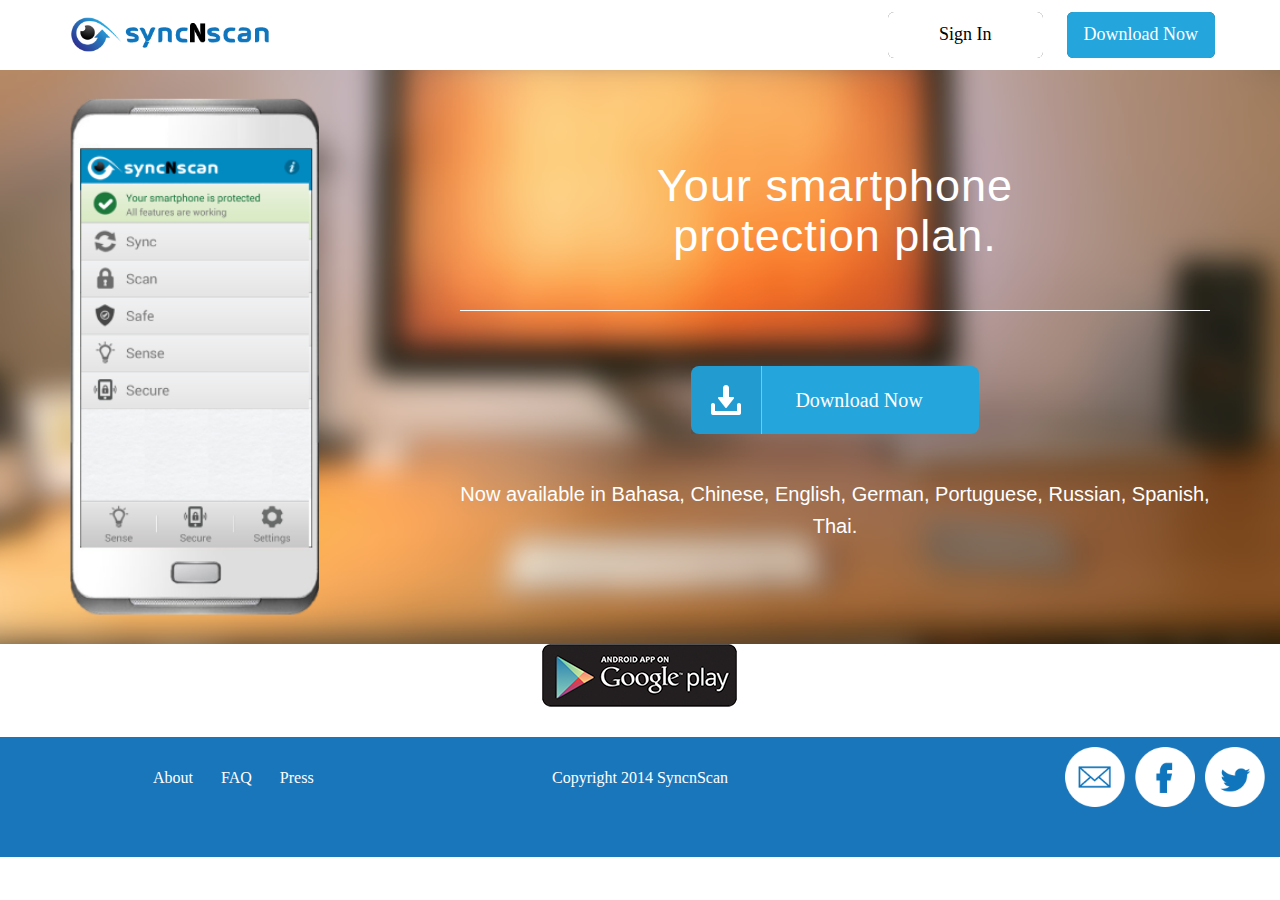
==== about.html @ 3a09d1fb "New Pages added" ====
<!DOCTYPE html>
<html lang="en">
  <head>
    <meta charset="utf-8">
    <meta http-equiv="X-UA-Compatible" content="IE=edge">
    <meta name="viewport" content="width=device-width, initial-scale=1.0">
    <meta name="description" content="">
    <meta name="author" content="">
    <link rel="shortcut icon" href="img/favicon.png">

    <title>SyncNScan - Your smartphone protection plan</title>

    <!-- Bootstrap core CSS -->
    <link href="css/bootstrap.css" rel="stylesheet">

    <!-- Custom styles for this template -->
    <link href="css/main.css" rel="stylesheet">

    <!-- Fonts from Google Fonts -->
   <link href='http://fonts.googleapis.com/css?family=Lato:300,400,900' rel='stylesheet' type='text/css'>
    
    <!-- HTML5 shim and Respond.js IE8 support of HTML5 elements and media queries -->
    <!--[if lt IE 9]>
      <script src="https://oss.maxcdn.com/libs/html5shiv/3.7.0/html5shiv.js"></script>
      <script src="https://oss.maxcdn.com/libs/respond.js/1.3.0/respond.min.js"></script>
    <![endif]-->
  </head>

  <body>

    <!-- Fixed navbar -->
    <div class="navbar navbar-default navbar-fixed-top">
      <div class="container">
        <div class="navbar-header">
          <button type="button" class="navbar-toggle" data-toggle="collapse" data-target=".navbar-collapse">
            <span class="icon-bar"></span>
            <span class="icon-bar"></span>
            <span class="icon-bar"></span>
          </button>
              <a class="navbar-brand" href="index.html"> 
                <img class="brand" src="img/sns_logo.png" alt="">
              </a>
        </div>
        <div class="navbar-collapse collapse">
          <ul class="nav navbar-nav navbar-right">
               <button class="btn top-btn sign-in  btn-lg" type="submit">Sign In</button>
               <button class="btn top-btn call-to-action  btn-lg" type="submit">Download Now</button>

          </ul>
        </div><!--/.nav-collapse -->
      </div>
    </div>

<div id="headerwrap">
   <div class="container">
      <div class="row">

         <div class="col-sm-4">
             <img class="hero-smartphone slideUpRetourn" src="img/main.png" alt="">
         </div><!-- /col-lg-6 -->
         <div class="col-sm-8 centered ">
               <h1 class="white-border-bottom">Your smartphone <br> protection plan.</h1>    
             <!--  <button class="btn download call-to-action btn-lg" type="submit">Download Now</button>  -->
               <button class="hero-button btn-space">Download Now</button>
               <h6 class="extra-info">Now available in Bahasa, Chinese, English, German, Portuguese, Russian, Spanish, Thai.</h6>
         </div><!-- /col-lg-6 -->        

      </div><!-- /row -->
<p></p>


   </div><!-- /container -->
</div><!-- /headerwrap -->
   

   
   


   <div class="container">
            <div class="row centered">
               <div class="col-lg-6 col-lg-offset-3">
                   <img class="play-button" src="img/play.png" alt="">
               </div>
                 <div class="col-lg-3"></div>
            </div><!-- /row -->
   </div><!-- /container -->
</div>
   
<footer>
      
<div class="col-sm-4 ">
      <ul class="footer footer-position">
        <li><a href="about.html">About</a></li>
        <li><a href="faq.html">FAQ</a></li>
        <li><a href="press.html">Press</a></li>
      </ul>
  </div>
  

  <div class="col-sm-4  copyright">
      Copyright 2014 SyncnScan
  </div>
  
  
  <div class="col-sm-4 pull-right">
      <img class="footer-icon" src="./img/twitter.png" alt="">
      <img class="footer-icon" src="./img/facebook.png" alt="">
      <img class="footer-icon" src="./img/mail-icon.png" alt="">
  </div>



</footer>




    <!-- Bootstrap core JavaScript
    ================================================== -->
    <!-- Placed at the end of the document so the pages load faster -->
    <script src="https://code.jquery.com/jquery-1.10.2.min.js"></script>
    <script src="js/bootstrap.min.js"></script>
  </body>
</html>
---- css/main.css ----
/*
 * Author: Carlos Alvarez
 * URL: http://alvarez.is
 *
 * Project Name: FLATTY - Free Bootstrap 3 Theme
 * Version: 1.0
 * URL: http://blacktie.co
 */

body {
  background-color: #fff;
    font-family: "Open Sans";
    font-weight: 300;
    font-size: 16px;
    color: #555;
    overflow-x: hidden;

    -webkit-font-smoothing: antialiased;
    -webkit-overflow-scrolling: touch;
}

/* Titles */
h1, h2, h3, h4, h5, h6 {
    font-family: 'Open sans', sans-serif;
    font-weight: 300;
    color: #333;
    text-align: center;
}

h1 {
	font-size: 40px;
}

h3 {
	color: #95a5a6;
	font-weight: 400;
}

h4 {
	color: #95a5a6;
	font-weight: 400;
	font-size: 30px;
             margin-top: -9px;
             margin-bottom: 4px;
}

/* Paragraph & Typographic */
p {
    line-height: 28px;
    margin-bottom: 25px;
    font-size: 16px;
}

footer {
    background: rgb(26, 118, 186);
    height: 120px;

}

.red {
    background: red;
}

.white {
    background: white;
    margin-top: 20px;
}

.purple {
    background: yellow;
}

.blue {
    background: blue;
}

.four-horizontal-seperator {
    height: 3px;
    width: 90%;
    margin: 0 auto;
    background: #f2f2f2;
    border-radius: 30%;
}
.four-horizontal-seperator-b {
    height: 3px;
    width: 90%;
    margin: 0 auto;
    background: #f2f2f2;
    border-radius: 30%;
}



.seperator {
    height: 1px;
    width: 100%;
    margin: 0 auto;
    margin-bottom: 50px;
    margin-top: 50px;
}

.mid-sep {
  background: #f2f2f2;   
  height: 6px;
  margin-top: 40px;
}

.left-border {
    border-right: 2px solid #f2f2f2;
    height: 80%;
    position: absolute;
    right: 0;
    top: 5%;
    border-radius: 30%;
}


.left-border-bottom {
    border-right: 2px solid #f2f2f2;
    height: 80%;
    position: absolute;
    right: 0;
    top: 15%;
    border-radius: 30%;
    
}

.friends-background {
    background: url("../img/friends.png") no-repeat scroll center center / cover #000;
    width: auto;
    height: 500px;

}


.play-button {
    margin-bottom: 30px;
}

.feedback {
    margin-top: 30px;
}

.review {
    font-style:  italic;
    padding-bottom: 50px;
    background: white;
}

.white-border-bottom {
    border-bottom: 1px white solid;
    padding-bottom: 50px;
}

.learn-more {
    font-size: 20px;
}

.four-icon {
margin-bottom: 1px;
margin-top: 25px;
height: auto;
width: 25%;

}

.bottom-space {
    margin-bottom: 40px;
}


.download {
    margin-top: 50px;
    padding: 18px 35px 18px 83px;
    font-size: 30px;
}

.footer > li {
    display: inline;
    color: white;
}

.footer > li > a {
    color: white;
}

.footer {
    margin-top: 30px;
    text-align: center;
}
.footer-position > li {
    margin: 0 auto;
    margin: 0 12px;
}

.copyright {
    text-align: center;
    margin-top: 30px;
    color: white;

}

.footer-icon {
    float: right;    
    margin-left: 10px;
    width: 17%;
    max-width: 60px;
    margin-top: 10px;
}


.download:hover {
    background: white;
}


.top-btn{
    -webkit-box-shadow: 0 0 .5px 0 rgba(0,0,0,0.75);
    -moz-box-shadow: 0 0 .5px 0 rgba(0,0,0,0.75);
    box-shadow: 0 0 .5px 0 rgba(0,0,0,0.75);
    margin: 0 10px;
    margin-top: 12px;
    transition: .41s;
}


.top-btn:hover {
    background: #f5f5f5;
    -webkit-box-shadow: 0 0 2.0px 0 rgba(0,0,0,0.75);
    -moz-box-shadow: 0 0 2.0px 0 rgba(0,0,0,0.75);
    box-shadow: 0 0 2.0px 0 rgba(0,0,0,0.75);
    
}

.btn-warning {
    border-color: #f2f2f2;
}


.call-to-action {
    background: rgb(36, 165, 220);
    color: white;
    -webkit-transition: .4s;
       -moz-transition: .4s;
        -ms-transition: .4s;
         -o-transition: .4s;
            transition: .4s;
 }

 .call-to-action:hover {
    color: white;
    background: green;
 }

.sign-in {
    background: white;
    color: black;
    padding: 10px 50px;
}

.mg-bt {
    padding-bottom:  10px;
    margin-top: -50px;
}


.carousel-indicators {
    color: yellow;
}

#carousel-example-generic .active {
    background: blue;
}

.carousel-indicators li {
    background: #000;
    color: pink;

}

.extra-info {
    color: white;
    margin-top: 44px;    
    font-size: 20px;
    line-height: 32px;

}


.centered {
    text-align: center;
}

.btn-space {
    margin-top: 50px;
}



.hero-button {
  -webkit-border-radius: 8px;
  border-radius: 8px;
  display: inline-block;
  -webkit-box-sizing: content-box;
  -moz-box-sizing: content-box;
  box-sizing: content-box;
  position: relative;
  cursor: pointer;
  padding: 10px 35px 10px 83px;
  width: 170px;
  border: none;
  font: normal 20px/2.4 "Open Sans" ;
  color: white;
  text-transform: capitalize;
  -o-text-overflow: clip;
  text-overflow: clip;
  background: rgb(36, 165, 220);
  -webkit-transition: .51s;
     -moz-transition: .51s;
      -ms-transition: .51s;
       -o-transition: .51s;
          transition: .51s;
}

.hero-button:hover {
  background: white;
  -webkit-transition: .51s;
     -moz-transition: .51s;
      -ms-transition: .51s;
       -o-transition: .51s;
          transition: .51s;
      color: black;
}

.hero-button:active {
  top: 2px;
  -webkit-box-shadow: 0 3px 0 0 rgba(80,105,155,1) ;
  box-shadow: 0 3px 0 0 rgba(80,105,155,1) ;
}

.hero-button::before {
  display: inline-block;
  -webkit-box-sizing: content-box;
  -moz-box-sizing: content-box;
  box-sizing: content-box;
  width: 70px;
  height: 100%;
  position: absolute;
  content: "";
  cursor: pointer;
  top: 0;
  left: 0;
  border: 0 solid #018dc4;
  border-right: 1px solid rgba(255,255,255,0.42);
  color: rgba(0,0,0,0.9);
  -o-text-overflow: clip;
  text-overflow: clip;
  background: url("../img/download-icon.png"), rgba(0,0,0,0.05);
  background-repeat: no-repeat;
  background-position: 50% 50%;
  -webkit-background-origin: content-box;
  background-origin: content-box;
  -webkit-background-clip: border-box;
  background-clip: border-box;
  -webkit-background-size: 30px auto;
  background-size: 30px auto;
  text-shadow: -1px -1px 0 rgba(15,73,168,0.66) ;
  -webkit-transition: all 300ms cubic-bezier(0.42, 0, 0.58, 1);
  -moz-transition: all 300ms cubic-bezier(0.42, 0, 0.58, 1);
  -o-transition: all 300ms cubic-bezier(0.42, 0, 0.58, 1);
  transition: all 300ms cubic-bezier(0.42, 0, 0.58, 1);
}








/* Links */
a {
    color: #3498db;
    word-wrap: break-word;

    -webkit-transition: color 0.1s ease-in, background 0.1s ease-in;
    -moz-transition: color 0.1s ease-in, background 0.1s ease-in;
    -ms-transition: color 0.1s ease-in, background 0.1s ease-in;
    -o-transition: color 0.1s ease-in, background 0.1s ease-in;
    transition: color 0.1s ease-in, background 0.1s ease-in;
}

a:hover,
a:focus {
    color: #7b7b7b;
    text-decoration: none;
    outline: 0;
}

a:before,
a:after {
    -webkit-transition: color 0.1s ease-in, background 0.1s ease-in;
    -moz-transition: color 0.1s ease-in, background 0.1s ease-in;
    -ms-transition: color 0.1s ease-in, background 0.1s ease-in;
    -o-transition: color 0.1s ease-in, background 0.1s ease-in;
    transition: color 0.1s ease-in, background 0.1s ease-in;
}

 hr {
    display: block;
    height: 1px;
    border: 0;
    border-top: 1px solid #ccc;
    margin: 1em 0;
    padding: 0;
}


.navbar-default {
	background-color: white;
	border-color: transparent;
            height: 70px;
}

.navbar-default .navbar-toggle {

    border-color: #f1f1f1;
    margin-top: 15px; 
    margin-right: 20px;
    transition: .41s;
}


.brand {
    width: 200px;
}

.hero-smartphone {
    width: 250px;
    height: auto;

    
}

.navbar-default .navbar-nav > li > a {
	color: white;
}

/* Helpers */

.md {
    width: 80%;
    margin: 0 auto;
}


.mt {
    margin-top: 60px;
    margin-bottom: 60px;
}

.bt {
    margin-top: 30px;
}



.form-control {
	height: 42px;
	font-size: 18px;
	width: 280px;
}

i {
	margin: 8px;
	color: #3498db; 
}


/* HeaderWrap */
#headerwrap {
	background: url(../img/cpu.png) no-repeat center top; 
	background-color: black;
	margin-top: 1px;
	padding-top: 90px;
	background-attachment: relative;
	background-position: center center;
	min-height: 150px;
	width: 100%;
	
    -webkit-background-size: 100%;
    -moz-background-size: 100%;
    -o-background-size: 100%;
    background-size: 100%;

    -webkit-background-size: cover;
    -moz-background-size: cover;
    -o-background-size: cover;
    background-size: cover;
}

#headerwrap h1 {
margin-bottom: 5px;
color: white;
font-size: 45px;
font-weight: 300;
letter-spacing: 1px;
margin-top: 70px;
}

.rest > h1 {
    margin-bottom: 35px;
    font-size: 40px;
    
}


.slideUpRetourn {
  -webkit-animation-name: slideUpRetourn;
  -moz-animation-name: slideUpRetourn;
  -ms-animation-name: slideUpRetourn;
  -o-animation-name: slideUpRetourn;
  animation-name: slideUpRetourn;
}


@-moz-keyframes slideUpRetourn {
  0% {
    -moz-transform-origin: 0 0;
    -moz-transform: translateY(-100%);
  }

  100% {
    -moz-transform-origin: 0 0;
    -moz-transform: translateY(0%);
  }
}
@-webkit-keyframes slideUpRetourn {
  0% {
    -webkit-transform-origin: 0 0;
    -webkit-transform: translateY(-100%);
  }

  100% {
    -webkit-transform-origin: 0 0;
    -webkit-transform: translateY(0%);
  }
}
@-o-keyframes slideUpRetourn {
  0% {
    -o-transform-origin: 0 0;
    -o-transform: translateY(-100%);
  }

  100% {
    -o-transform-origin: 0 0;
    -o-transform: translateY(0%);
  }
}
@-ms-keyframes slideUpRetourn {
  0% {
    -ms-transform-origin: 0 0;
    -ms-transform: translateY(-100%);
  }

  100% {
    -ms-transform-origin: 0 0;
    -ms-transform: translateY(0%);
  }
}


@media (max-width: 995px) {
  .left-border{
        -webkit-transition: 1.5s;
        -moz-transition: 1.5s;
        -ms-transition: 1.5s;
        -o-transition: 1.5s;
        transition: 1.5s;
        opacity: 0;
    }

  .left-border-bottom {    
        -webkit-transition: 1.5s;
        -moz-transition: 1.5s;
        -ms-transition: 1.5s;
        -o-transition: 1.5s;
        transition: 1.5s;
        opacity: 0;
  }

.four-icon {
    height: auto;
    width: 25%;
    }

    .hero-smartphone {
        width: 220px;
    }
}

  

@media (min-width: 995px) {

    .four-horizontal-seperator-b {
        display: none;
    }
}
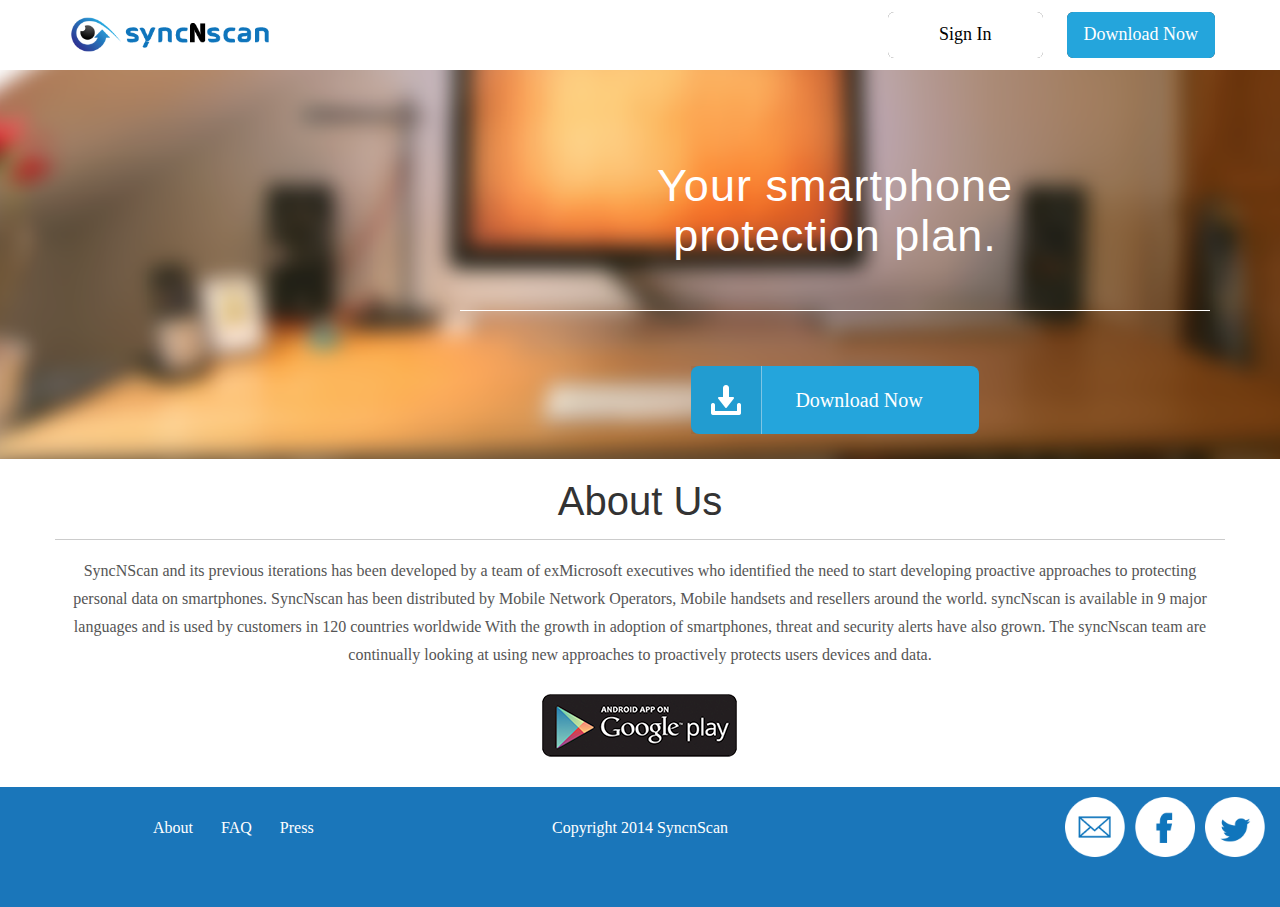
==== commit cca0b1e1: "More pushes" ====
--- a/about.html
+++ b/about.html
@@ -37,32 +37,33 @@
             <span class="icon-bar"></span>
             <span class="icon-bar"></span>
           </button>
-              <a class="navbar-brand" href="index.html"> 
-                <img class="brand" src="img/sns_logo.png" alt="">
-              </a>
+          <a class="navbar-brand" href="index.html"> 
+            <img class="brand" src="img/sns_logo.png" alt="">
+          </a>
         </div>
         <div class="navbar-collapse collapse">
           <ul class="nav navbar-nav navbar-right">
                <button class="btn top-btn sign-in  btn-lg" type="submit">Sign In</button>
-               <button class="btn top-btn call-to-action  btn-lg" type="submit">Download Now</button>
+                <a href="https://play.google.com/store/apps/details?id=com.syncnscan.security&feature=search_result#?t=W251bGwsMSwxLDEsImNvbS5zeW5jbnNjYW4uc2VjdXJpdHkiXQ.."><button class="btn top-btn call-to-action  btn-lg" type="submit">Download Now</button></a>
 
           </ul>
         </div><!--/.nav-collapse -->
       </div>
     </div>
 
+
+<!-- This is the hero section -->
 <div id="headerwrap">
    <div class="container">
       <div class="row">
 
          <div class="col-sm-4">
-             <img class="hero-smartphone slideUpRetourn" src="img/main.png" alt="">
          </div><!-- /col-lg-6 -->
          <div class="col-sm-8 centered ">
                <h1 class="white-border-bottom">Your smartphone <br> protection plan.</h1>    
              <!--  <button class="btn download call-to-action btn-lg" type="submit">Download Now</button>  -->
                <button class="hero-button btn-space">Download Now</button>
-               <h6 class="extra-info">Now available in Bahasa, Chinese, English, German, Portuguese, Russian, Spanish, Thai.</h6>
+        
          </div><!-- /col-lg-6 -->        
 
       </div><!-- /row -->
@@ -79,8 +80,28 @@
 
    <div class="container">
             <div class="row centered">
+
+
+<h1>About Us</h1>
+<hr>
+
+
+<p>SyncNScan and its previous iterations has been developed by a team of exMicrosoft executives who identified the need to start developing proactive approaches to protecting personal data on smartphones.
+ 
+SyncNscan has been distributed by Mobile Network Operators, Mobile handsets and resellers around the world.  syncNscan is available in 9 major languages and is used by customers in 120 countries worldwide
+ 
+With the growth in adoption of smartphones, threat and security alerts have also grown.  The syncNscan team are continually looking at using new approaches to proactively protects users devices and data.</p>
+
+
+
+
+
+
+
+
+
                <div class="col-lg-6 col-lg-offset-3">
-                   <img class="play-button" src="img/play.png" alt="">
+                  <a href="https://play.google.com/store/apps/details?id=com.syncnscan.security&feature=search_result#?t=W251bGwsMSwxLDEsImNvbS5zeW5jbnNjYW4uc2VjdXJpdHkiXQ..">  <img class="play-button" src="img/play.png" alt=""></a>
                </div>
                  <div class="col-lg-3"></div>
             </div><!-- /row -->
@@ -104,9 +125,9 @@
   
   
   <div class="col-sm-4 pull-right">
-      <img class="footer-icon" src="./img/twitter.png" alt="">
-      <img class="footer-icon" src="./img/facebook.png" alt="">
-      <img class="footer-icon" src="./img/mail-icon.png" alt="">
+      <a href="https://www.twitter.com/syncNscan"><img class="footer-icon" src="./img/twitter.png" alt=""></a>
+      <a href="https://www.facebook.com/syncNscan"><img class="footer-icon" src="./img/facebook.png" alt=""></a>
+      <a href="mailto:support@syncnscan.com"><img class="footer-icon" src="./img/mail-icon.png" alt=""></a>
   </div>
 
 
--- a/css/main.css
+++ b/css/main.css
@@ -58,7 +58,11 @@
 }
 
 .red {
-    background: red;
+
+    background: none repeat scroll 0% 0% #000;
+    margin-top: 70px;
+    opacity: 0.75;
+
 }
 
 .white {
@@ -88,8 +92,6 @@
     background: #f2f2f2;
     border-radius: 30%;
 }
-
-
 
 .seperator {
     height: 1px;
@@ -126,7 +128,7 @@
 }
 
 .friends-background {
-    background: url("../img/friends.png") no-repeat scroll center center / cover #000;
+    background: url("../img/friends-phones.png") no-repeat scroll center center / cover #000;
     width: auto;
     height: 500px;
 
@@ -259,8 +261,20 @@
 }
 
 .mg-bt {
-    padding-bottom:  10px;
-    margin-top: -50px;
+    padding: 10px;
+    
+    color: white;
+}
+
+.icon-photo {
+    margin: 0 auto;
+    border-radius: 50%;
+
+}
+
+h8 {
+    color: white;
+    font-size: 30px;
 }
 
 
@@ -269,7 +283,7 @@
 }
 
 #carousel-example-generic .active {
-    background: blue;
+    background: transparent;
 }
 
 .carousel-indicators li {
@@ -286,6 +300,10 @@
 
 }
 
+.question {
+    color: blue;
+    font-size: 20px;
+}
 
 .centered {
     text-align: center;
@@ -479,7 +497,7 @@
 
 /* HeaderWrap */
 #headerwrap {
-	background: url(../img/cpu.png) no-repeat center top; 
+	background: url("../img/cpu.png") no-repeat center top; 
 	background-color: black;
 	margin-top: 1px;
 	padding-top: 90px;
@@ -515,6 +533,31 @@
 }
 
 
+/* HeaderWrap */
+#faqwrap {
+    background: url('../img/telemarketer.jpg') no-repeat center top; 
+    background-color: black;
+    margin-top: 3px;
+    padding-top: 90px;
+
+    background-attachment: relative;
+    background-position: center center;
+    min-height: 500px;
+    width: 100%;
+    
+    -webkit-background-size: 100%;
+    -moz-background-size: 100%;
+    -o-background-size: 100%;
+    background-size: 100%;
+
+    -webkit-background-size: cover;
+    -moz-background-size: cover;
+    -o-background-size: cover;
+    background-size: cover;
+}
+
+
+
 .slideUpRetourn {
   -webkit-animation-name: slideUpRetourn;
   -moz-animation-name: slideUpRetourn;
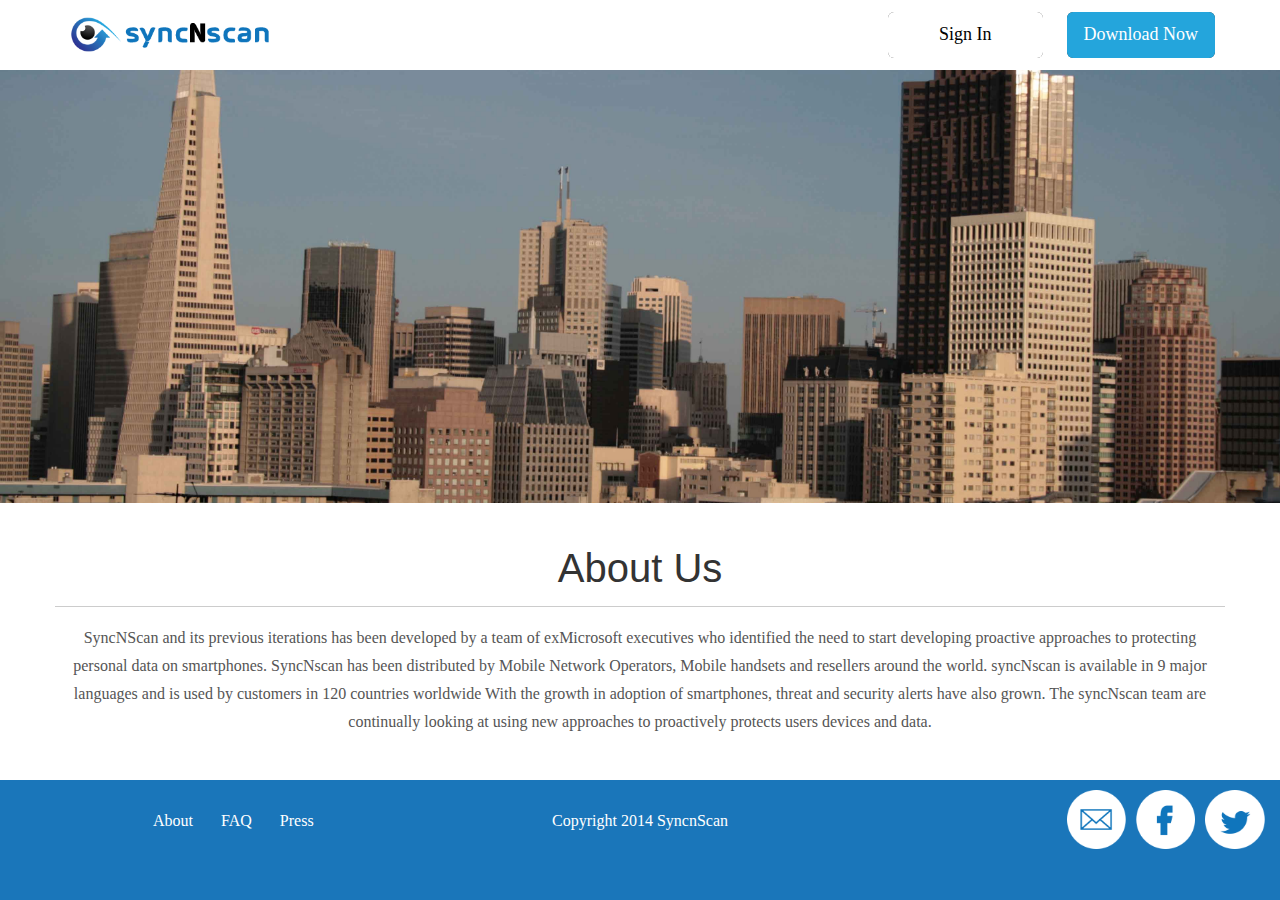
==== commit 4b7e8c18: "Added new more info page, Hero animation" ====
--- a/about.html
+++ b/about.html
@@ -53,20 +53,9 @@
 
 
 <!-- This is the hero section -->
-<div id="headerwrap">
+<div id="aboutwrap">
    <div class="container">
-      <div class="row">
-
-         <div class="col-sm-4">
-         </div><!-- /col-lg-6 -->
-         <div class="col-sm-8 centered ">
-               <h1 class="white-border-bottom">Your smartphone <br> protection plan.</h1>    
-             <!--  <button class="btn download call-to-action btn-lg" type="submit">Download Now</button>  -->
-               <button class="hero-button btn-space">Download Now</button>
-        
-         </div><!-- /col-lg-6 -->        
-
-      </div><!-- /row -->
+    
 <p></p>
 
 
@@ -80,59 +69,34 @@
 
    <div class="container">
             <div class="row centered">
-
-
-<h1>About Us</h1>
-<hr>
-
-
-<p>SyncNScan and its previous iterations has been developed by a team of exMicrosoft executives who identified the need to start developing proactive approaches to protecting personal data on smartphones.
- 
-SyncNscan has been distributed by Mobile Network Operators, Mobile handsets and resellers around the world.  syncNscan is available in 9 major languages and is used by customers in 120 countries worldwide
- 
-With the growth in adoption of smartphones, threat and security alerts have also grown.  The syncNscan team are continually looking at using new approaches to proactively protects users devices and data.</p>
-
-
-
-
-
-
-
-
-
-               <div class="col-lg-6 col-lg-offset-3">
-                  <a href="https://play.google.com/store/apps/details?id=com.syncnscan.security&feature=search_result#?t=W251bGwsMSwxLDEsImNvbS5zeW5jbnNjYW4uc2VjdXJpdHkiXQ..">  <img class="play-button" src="img/play.png" alt=""></a>
-               </div>
-                 <div class="col-lg-3"></div>
+                <br>
+                <h1>About Us</h1>
+                <hr>
+                    <p>SyncNScan and its previous iterations has been developed by a team of exMicrosoft executives who identified the need to start developing proactive approaches to protecting personal data on smartphones.
+                     
+                    SyncNscan has been distributed by Mobile Network Operators, Mobile handsets and resellers around the world.  syncNscan is available in 9 major languages and is used by customers in 120 countries worldwide
+                     
+                    With the growth in adoption of smartphones, threat and security alerts have also grown.  The syncNscan team are continually looking at using new approaches to proactively protects users devices and data.
+                    </p>
             </div><!-- /row -->
    </div><!-- /container -->
-</div>
-   
-<footer>
-      
-<div class="col-sm-4 ">
-      <ul class="footer footer-position">
-        <li><a href="about.html">About</a></li>
-        <li><a href="faq.html">FAQ</a></li>
-        <li><a href="press.html">Press</a></li>
-      </ul>
-  </div>
-  
-
-  <div class="col-sm-4  copyright">
-      Copyright 2014 SyncnScan
-  </div>
-  
-  
-  <div class="col-sm-4 pull-right">
-      <a href="https://www.twitter.com/syncNscan"><img class="footer-icon" src="./img/twitter.png" alt=""></a>
-      <a href="https://www.facebook.com/syncNscan"><img class="footer-icon" src="./img/facebook.png" alt=""></a>
-      <a href="mailto:support@syncnscan.com"><img class="footer-icon" src="./img/mail-icon.png" alt=""></a>
-  </div>
-
-
-
-</footer>
+   <footer class="stick-bottom">
+      <div class="col-sm-4 ">
+            <ul class="footer footer-position">
+              <li><a href="about.html">About</a></li>
+              <li><a href="faq.html">FAQ</a></li>
+              <li><a href="press.html">Press</a></li>
+            </ul>
+        </div>
+        <div class="col-sm-4  copyright">
+            Copyright 2014 SyncnScan
+        </div> 
+        <div class="col-sm-4 ">
+            <a href="https://www.twitter.com/syncNscan"><img class="footer-icon" src="./img/twitter.png" alt=""></a>
+            <a href="https://www.facebook.com/syncNscan"><img class="footer-icon" src="./img/facebook.png" alt=""></a>
+            <a href="mailto:support@syncnscan.com"><img class="footer-icon" src="./img/mail-icon.png" alt=""></a>
+        </div>
+    </footer>
 
 
 
--- a/css/main.css
+++ b/css/main.css
@@ -57,6 +57,13 @@
 
 }
 
+.stick-bottom {
+    position: absolute;
+    bottom:0;
+    left: 0;
+    right: 0;   
+}
+
 .red {
 
     background: none repeat scroll 0% 0% #000;
@@ -68,6 +75,10 @@
 .white {
     background: white;
     margin-top: 20px;
+}
+
+.font-white{
+    color: white;
 }
 
 .purple {
@@ -205,10 +216,24 @@
 .footer-icon {
     float: right;    
     margin-left: 10px;
-    width: 17%;
+    width: 15%;
     max-width: 60px;
     margin-top: 10px;
-}
+    -webkit-transition: 1s;
+       -moz-transition: 1s;
+        -ms-transition: 1s;
+         -o-transition: 1s;
+            transition: 1s;
+}
+
+.footer-icon:hover {
+    -webkit-transform: scale(1.27);
+    -moz-transform: scale(1.27);
+    -o-transform: scale(1.27);
+    -ms-transform: scale(1.27);
+    transform: scale(1.27);
+}
+
 
 
 .download:hover {
@@ -251,7 +276,7 @@
 
  .call-to-action:hover {
     color: white;
-    background: green;
+    background: rgb(17, 117, 188);
  }
 
 .sign-in {
@@ -301,7 +326,7 @@
 }
 
 .question {
-    color: blue;
+    color: rgb(36, 165, 220);
     font-size: 20px;
 }
 
@@ -341,13 +366,13 @@
 }
 
 .hero-button:hover {
-  background: white;
+  background: rgb(17, 117, 188);
   -webkit-transition: .51s;
      -moz-transition: .51s;
       -ms-transition: .51s;
        -o-transition: .51s;
           transition: .51s;
-      color: black;
+      color: white;
 }
 
 .hero-button:active {
@@ -456,6 +481,11 @@
 .hero-smartphone {
     width: 250px;
     height: auto;
+     -webkit-animation: slideDownRetourn 1.25s ease-Out;
+   -moz-animation: slideDownRetourn 1.25s ease-Out;
+   -ms-animation: slideDownRetourn 1.25s ease-Out;
+   -o-animation: slideDownRetourn 1.25s ease-Out;
+   animation: slideDownRetourn 1.25s ease-Out;
 
     
 }
@@ -533,7 +563,7 @@
 }
 
 
-/* HeaderWrap */
+/* FAQ Wrap */
 #faqwrap {
     background: url('../img/telemarketer.jpg') no-repeat center top; 
     background-color: black;
@@ -556,7 +586,28 @@
     background-size: cover;
 }
 
-
+/* About Wrap */
+#aboutwrap {
+    background: url('../img/about.jpg') no-repeat center top; 
+    background-color: black;
+    margin-top: 3px;
+    padding-top: 90px;
+
+    background-attachment: relative;
+    background-position: center center;
+    min-height: 500px;
+    width: 100%;
+     
+    -webkit-background-size: 100%;
+    -moz-background-size: 100%;
+    -o-background-size: 100%;
+    background-size: 100%;
+
+    -webkit-background-size: cover;
+    -moz-background-size: cover;
+    -o-background-size: cover;
+    background-size: cover;
+}
 
 .slideUpRetourn {
   -webkit-animation-name: slideUpRetourn;
@@ -569,47 +620,104 @@
 
 @-moz-keyframes slideUpRetourn {
   0% {
+    opacity: 0;
     -moz-transform-origin: 0 0;
     -moz-transform: translateY(-100%);
   }
 
+  80%{
+      opacity: .2;
+  }
+
   100% {
+    opacity: 1;
     -moz-transform-origin: 0 0;
     -moz-transform: translateY(0%);
   }
 }
 @-webkit-keyframes slideUpRetourn {
   0% {
+    opacity: 0;
     -webkit-transform-origin: 0 0;
     -webkit-transform: translateY(-100%);
   }
+    80% {
+      opacity: .2;
+  }
 
   100% {
+    opacity: 1;
     -webkit-transform-origin: 0 0;
     -webkit-transform: translateY(0%);
   }
 }
 @-o-keyframes slideUpRetourn {
   0% {
+    opacity: 0;
     -o-transform-origin: 0 0;
     -o-transform: translateY(-100%);
   }
-
+  80%{
+      opacity: .2;
+  }
   100% {
+    opacity: 1;
     -o-transform-origin: 0 0;
     -o-transform: translateY(0%);
   }
 }
 @-ms-keyframes slideUpRetourn {
   0% {
+    opacity: 0;
     -ms-transform-origin: 0 0;
     -ms-transform: translateY(-100%);
   }
-
+  80%{
+      opacity: .2;
+  }
   100% {
+    opacity: 1;
     -ms-transform-origin: 0 0;
     -ms-transform: translateY(0%);
   }
+}
+
+
+
+
+
+/* Sections section */
+.sync {
+    height: 350px;
+    padding-top: 60px;
+}
+
+.scan {
+    background: rgb(26, 118, 186);
+    height: 350px;
+    padding-top: 60px;
+    text-align: center;
+    color: white;
+}
+
+.scan>h1{
+    color: white;
+}
+
+.secure {
+    background: rgb(26, 118, 186);
+    height: 350px;
+    padding-top: 60px;
+}
+
+.safe {
+    height: 350px;
+    padding-top: 60px;
+}
+
+.sense {
+    height: 350px;
+    padding-top: 60px;
 }
 
 
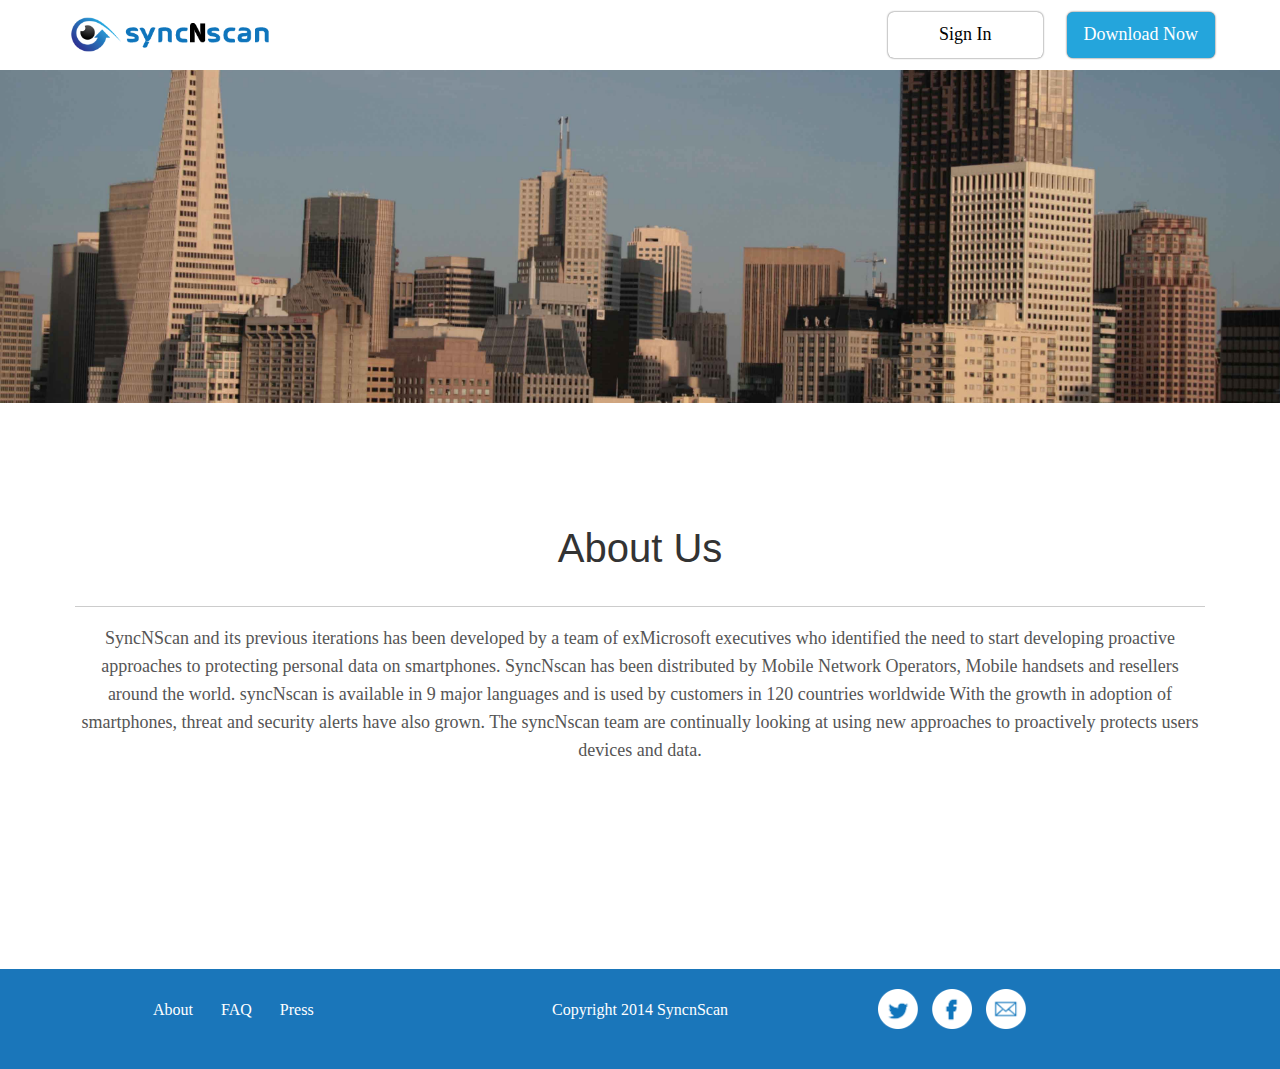
==== commit 842dc86c: "Updated Phones Fixed footer Made text box cool" ====
--- a/about.html
+++ b/about.html
@@ -68,11 +68,11 @@
 
 
    <div class="container">
-            <div class="row centered">
+            <div class="row centered extra-height">
                 <br>
-                <h1>About Us</h1>
+                <h1 class="about">About Us</h1>
                 <hr>
-                    <p>SyncNScan and its previous iterations has been developed by a team of exMicrosoft executives who identified the need to start developing proactive approaches to protecting personal data on smartphones.
+                    <p class="about-font">SyncNScan and its previous iterations has been developed by a team of exMicrosoft executives who identified the need to start developing proactive approaches to protecting personal data on smartphones.
                      
                     SyncNscan has been distributed by Mobile Network Operators, Mobile handsets and resellers around the world.  syncNscan is available in 9 major languages and is used by customers in 120 countries worldwide
                      
@@ -81,7 +81,7 @@
             </div><!-- /row -->
    </div><!-- /container -->
    <footer class="stick-bottom">
-      <div class="col-sm-4 ">
+      <div class="col-sm-4">
             <ul class="footer footer-position">
               <li><a href="about.html">About</a></li>
               <li><a href="faq.html">FAQ</a></li>
--- a/css/main.css
+++ b/css/main.css
@@ -41,7 +41,15 @@
 	font-weight: 400;
 	font-size: 30px;
              margin-top: -9px;
-             margin-bottom: 4px;
+             margin-bottom: 10px;
+}
+
+.main-header {
+    font-size: 40px;
+     font-family: 'Open sans', sans-serif;
+    font-weight: 300;
+    color: #fff;
+    text-align: center;
 }
 
 /* Paragraph & Typographic */
@@ -53,23 +61,40 @@
 
 footer {
     background: rgb(26, 118, 186);
-    height: 120px;
-
+    height: 100px;
+    position: relative;
+    z-index: 9000;
+}
+
+.faq {
+    margin-top: 30px;
 }
 
 .stick-bottom {
-    position: absolute;
+    margin-top: 100px;
     bottom:0;
     left: 0;
     right: 0;   
 }
 
 .red {
-
     background: none repeat scroll 0% 0% #000;
-    margin-top: 70px;
-    opacity: 0.75;
-
+padding-top: 150px;
+padding-bottom: 158px;
+opacity: 0.69;
+border-radius: 6px;
+margin-top: -82px;
+}
+
+.right {
+    text-align: left;
+    margin-top: 12px;
+    margin-left: 60px;
+}
+
+.right > li {
+    font-size: 18px;
+    
 }
 
 .white {
@@ -87,7 +112,9 @@
 
 .blue {
     background: blue;
-}
+    
+}
+
 
 .four-horizontal-seperator {
     height: 3px;
@@ -111,6 +138,14 @@
     margin-bottom: 50px;
     margin-top: 50px;
 }
+.about-seperator {
+    height: 1px;
+    width: 30%;
+    background: white;
+    margin: 0 auto;
+    border-radius: 50%;
+}
+
 
 .mid-sep {
   background: #f2f2f2;   
@@ -141,13 +176,16 @@
 .friends-background {
     background: url("../img/friends-phones.png") no-repeat scroll center center / cover #000;
     width: auto;
+    margin: 80px 0;
     height: 500px;
+    border-top: 8px solid #f3f3f3;
+    border-bottom: 8px solid #f3f3f3;
 
 }
 
 
 .play-button {
-    margin-bottom: 30px;
+    margin-bottom: 70px;
 }
 
 .feedback {
@@ -158,6 +196,7 @@
     font-style:  italic;
     padding-bottom: 50px;
     background: white;
+    font-size: 20px;
 }
 
 .white-border-bottom {
@@ -166,12 +205,12 @@
 }
 
 .learn-more {
-    font-size: 20px;
+    font-size: 16px;
 }
 
 .four-icon {
 margin-bottom: 1px;
-margin-top: 25px;
+margin-top: 45px;
 height: auto;
 width: 25%;
 
@@ -214,16 +253,16 @@
 }
 
 .footer-icon {
-    float: right;    
+
     margin-left: 10px;
     width: 15%;
-    max-width: 60px;
-    margin-top: 10px;
+    max-width: 40px;
+    margin-top: 20px;
     -webkit-transition: 1s;
-       -moz-transition: 1s;
-        -ms-transition: 1s;
-         -o-transition: 1s;
-            transition: 1s;
+    -moz-transition: 1s;
+    -ms-transition: 1s;
+    -o-transition: 1s;
+    transition: 1s;
 }
 
 .footer-icon:hover {
@@ -242,12 +281,13 @@
 
 
 .top-btn{
-    -webkit-box-shadow: 0 0 .5px 0 rgba(0,0,0,0.75);
-    -moz-box-shadow: 0 0 .5px 0 rgba(0,0,0,0.75);
-    box-shadow: 0 0 .5px 0 rgba(0,0,0,0.75);
+    -webkit-box-shadow: 0 0 2px 0 rgba(0,0,0,0.75);
+    -moz-box-shadow: 0 0 2px 0 rgba(0,0,0,0.75);
+    box-shadow: 0 0 2px 0 rgba(0,0,0,0.75);
     margin: 0 10px;
     margin-top: 12px;
     transition: .41s;
+
 }
 
 
@@ -287,13 +327,13 @@
 
 .mg-bt {
     padding: 10px;
-    
     color: white;
 }
 
 .icon-photo {
     margin: 0 auto;
     border-radius: 50%;
+    width: 80px;
 
 }
 
@@ -307,9 +347,21 @@
     color: yellow;
 }
 
+.carousel-indicators>#carousel-example-generic {
+    color: blue;
+}
+
+
+
 #carousel-example-generic .active {
-    background: transparent;
-}
+    background: white;
+
+}
+
+.carousel-inner {
+    margin-top: 30px;
+    margin-bottom: 30px;
+    }
 
 .carousel-indicators li {
     background: #000;
@@ -325,6 +377,14 @@
 
 }
 
+.about {
+    padding-bottom: 20px;
+}
+
+.about-font {
+    font-size: 18px;
+}
+
 .question {
     color: rgb(36, 165, 220);
     font-size: 20px;
@@ -332,6 +392,10 @@
 
 .centered {
     text-align: center;
+}
+
+.extra-height{
+    padding: 80px 20px;
 }
 
 .btn-space {
@@ -480,14 +544,18 @@
 
 .hero-smartphone {
     width: 250px;
-    height: auto;
      -webkit-animation: slideDownRetourn 1.25s ease-Out;
    -moz-animation: slideDownRetourn 1.25s ease-Out;
    -ms-animation: slideDownRetourn 1.25s ease-Out;
    -o-animation: slideDownRetourn 1.25s ease-Out;
-   animation: slideDownRetourn 1.25s ease-Out;
-
-    
+   animation: slideDownRetourn 1.25s ease-Out; 
+   margin-left: 30px;
+   z-index: 0;
+}
+
+.phone-holder {
+    margin-bottom: -190px;
+    z-index: 1;
 }
 
 .navbar-default .navbar-nav > li > a {
@@ -499,12 +567,15 @@
 .md {
     width: 80%;
     margin: 0 auto;
+    z-index: 300;
+    background: white;
 }
 
 
 .mt {
     margin-top: 60px;
     margin-bottom: 60px;
+
 }
 
 .bt {
@@ -547,7 +618,7 @@
     background-size: cover;
 }
 
-#headerwrap h1 {
+#headerwrap .main-header {
 margin-bottom: 5px;
 color: white;
 font-size: 45px;
@@ -559,19 +630,131 @@
 .rest > h1 {
     margin-bottom: 35px;
     font-size: 40px;
-    
-}
-
+}
+
+.rest {
+    width: 100%;
+    height: 350px;
+    padding-top: 40px;
+    z-index: 200;
+    border-bottom: 7px solid #f3f3f3;
+} 
+
+.phone-info {
+    background: red;
+    margin: 0 auto;
+    position: absolute;
+    right: 0;
+    left: 0;
+}
+
+#sync {
+    width: 240px;
+    height: auto;
+    margin: 0 auto;
+    position: absolute;
+    right: 0;
+    left: 0;
+    margin-right: 20px;
+    z-index: -20;
+    margin-top: -30px;
+}
+
+#scan {
+    width: 280px;
+    height: auto;
+    margin: 0 auto;
+    position: absolute;
+    right: 0;
+    left: 0;
+    margin-top: -30px;
+}
+
+#safe {
+      width: 270px;
+    height: auto;
+    margin: 0 auto;
+    position: absolute;
+    right: 0;
+    left: 0;
+    margin: -42px 20px 0px auto;
+
+    z-index: -20;
+
+}
+
+
+#secure {
+     width: 340px;
+    height: auto;
+    margin: 0 auto;
+    position: absolute;
+    right: 0;
+    left: 0;
+    margin-top: -30px;
+}
+
+#sense {
+     width: 245px;
+    height: auto;
+    margin: 0 auto;
+    position: absolute;
+    right: 0;
+    left: 0;
+    margin-right: 20px;
+    margin-top: -40px;
+
+}
 
 /* FAQ Wrap */
 #faqwrap {
-    background: url('../img/telemarketer.jpg') no-repeat center top; 
+    background: url('../img/telemarketer.jpg') no-repeat scroll center center / cover #000;
+    margin-top: 80px;
+    background-attachment: relative;
+    min-height: 300px;
+    width: 100%; 
+    -webkit-background-size: 100%;
+    -moz-background-size: 100%;
+    -o-background-size: 100%;
+    background-size: 100%;
+
+    -webkit-background-size: cover;
+    -moz-background-size: cover;
+    -o-background-size: cover;
+    background-size: cover;
+}
+
+/* About Wrap */
+#aboutwrap {
+    background: url('../img/about.jpg') no-repeat center top; 
     background-color: black;
     margin-top: 3px;
     padding-top: 90px;
 
     background-attachment: relative;
     background-position: center center;
+    min-height: 400px;
+    width: 100%;
+     
+    -webkit-background-size: 100%;
+    -moz-background-size: 100%;
+    -o-background-size: 100%;
+    background-size: 100%;
+
+    -webkit-background-size: cover;
+    -moz-background-size: cover;
+    -o-background-size: cover;
+    background-size: cover;
+}
+
+/* Product Wrap */
+#productwrap {
+    background: url('../img/subway.jpg') no-repeat scroll center center / cover #000;
+margin-top: -40px;
+    background-color: black;
+    margin-top: 3px;
+    padding-top: 50px;
+    background-attachment: relative;
     min-height: 500px;
     width: 100%;
     
@@ -586,28 +769,7 @@
     background-size: cover;
 }
 
-/* About Wrap */
-#aboutwrap {
-    background: url('../img/about.jpg') no-repeat center top; 
-    background-color: black;
-    margin-top: 3px;
-    padding-top: 90px;
-
-    background-attachment: relative;
-    background-position: center center;
-    min-height: 500px;
-    width: 100%;
-     
-    -webkit-background-size: 100%;
-    -moz-background-size: 100%;
-    -o-background-size: 100%;
-    background-size: 100%;
-
-    -webkit-background-size: cover;
-    -moz-background-size: cover;
-    -o-background-size: cover;
-    background-size: cover;
-}
+
 
 .slideUpRetourn {
   -webkit-animation-name: slideUpRetourn;
@@ -696,8 +858,10 @@
     background: rgb(26, 118, 186);
     height: 350px;
     padding-top: 60px;
-    text-align: center;
-    color: white;
+    color: white;
+    position: relative;
+    z-index: 200;
+  
 }
 
 .scan>h1{
@@ -708,19 +872,37 @@
     background: rgb(26, 118, 186);
     height: 350px;
     padding-top: 60px;
+    color: white;
+    position: relative;
+    z-index: 900;
 }
 
 .safe {
     height: 350px;
     padding-top: 60px;
+    position: relative;
+    z-index: 900;
+    background: white;
 }
 
 .sense {
-    height: 350px;
+    height: 370px;
     padding-top: 60px;
-}
-
-
+    background: white;
+    position: relative;
+    z-index: 900;
+}
+
+
+.social {
+
+    text-align: center;
+    width:100%;
+    height: 20px;
+}
+
+
+/*  1st break from media queries */
 @media (max-width: 995px) {
   .left-border{
         -webkit-transition: 1.5s;
@@ -746,15 +928,115 @@
     }
 
     .hero-smartphone {
-        width: 220px;
-    }
-}
+        display: none;
+    }
+
+    .phone-info-screenshot {
+        display: none;
+    }
+}
+
 
   
 
 @media (min-width: 995px) {
-
     .four-horizontal-seperator-b {
         display: none;
     }
-}
+
+}
+
+/*  Smallest size */
+@media (max-width: 480px) {
+    h8 {
+        font-size: 17px;
+    }
+    
+    .mg-bt {
+        font-size: 33px;
+    }
+
+    .friends-background {
+        height: 456px;
+    }
+
+    #headerwrap .main-header {
+        font-size: 30px;
+        margin-top: 12px;
+    }
+    h6.extra-info {
+        font-size: 15px;
+        line-height: 22px;
+    }
+
+    .footer-position {
+        margin: 0 auto;
+        padding-top: 20px;
+    }
+
+    .font-size {
+        font-size: 120px;
+    }
+
+    h1.h1-font{
+        font-size: 32px;
+        margin-top: -20px;
+    }
+
+    .right>li{
+        font-size: 14px;
+        text-align: left;
+
+    }
+    h4 {
+        font-size: 20px;
+    }
+
+    footer {
+        height: 150px;
+    }
+
+    .copyright {
+        font-size: 10px;
+    }
+    .red{
+    background: none repeat scroll 0% 0% #000;
+    padding-top: 192px;
+    padding-bottom: 115px;
+    opacity: 0.69;
+    border-radius: 6px;
+    margin-top: -82px;
+    }
+}
+
+@media (max-width: 763px) {
+    footer {
+        height: 140px;
+    }
+
+    .copyright {
+        font-size: 12px;
+    }
+
+
+.red{
+padding-top: 396px;
+opacity: 0.69;
+padding-bottom: 209px;
+border-radius: 6px;
+margin-top: 0;
+ }
+}
+
+
+@media (max-width: 1200px) {
+    .red{
+    background: none repeat scroll 0% 0% #000;
+    padding-top: 180px;
+    padding-bottom: 83px;
+
+    opacity: 0.69;
+    border-radius: 6px;
+    margin-top: -82px;
+    }
+}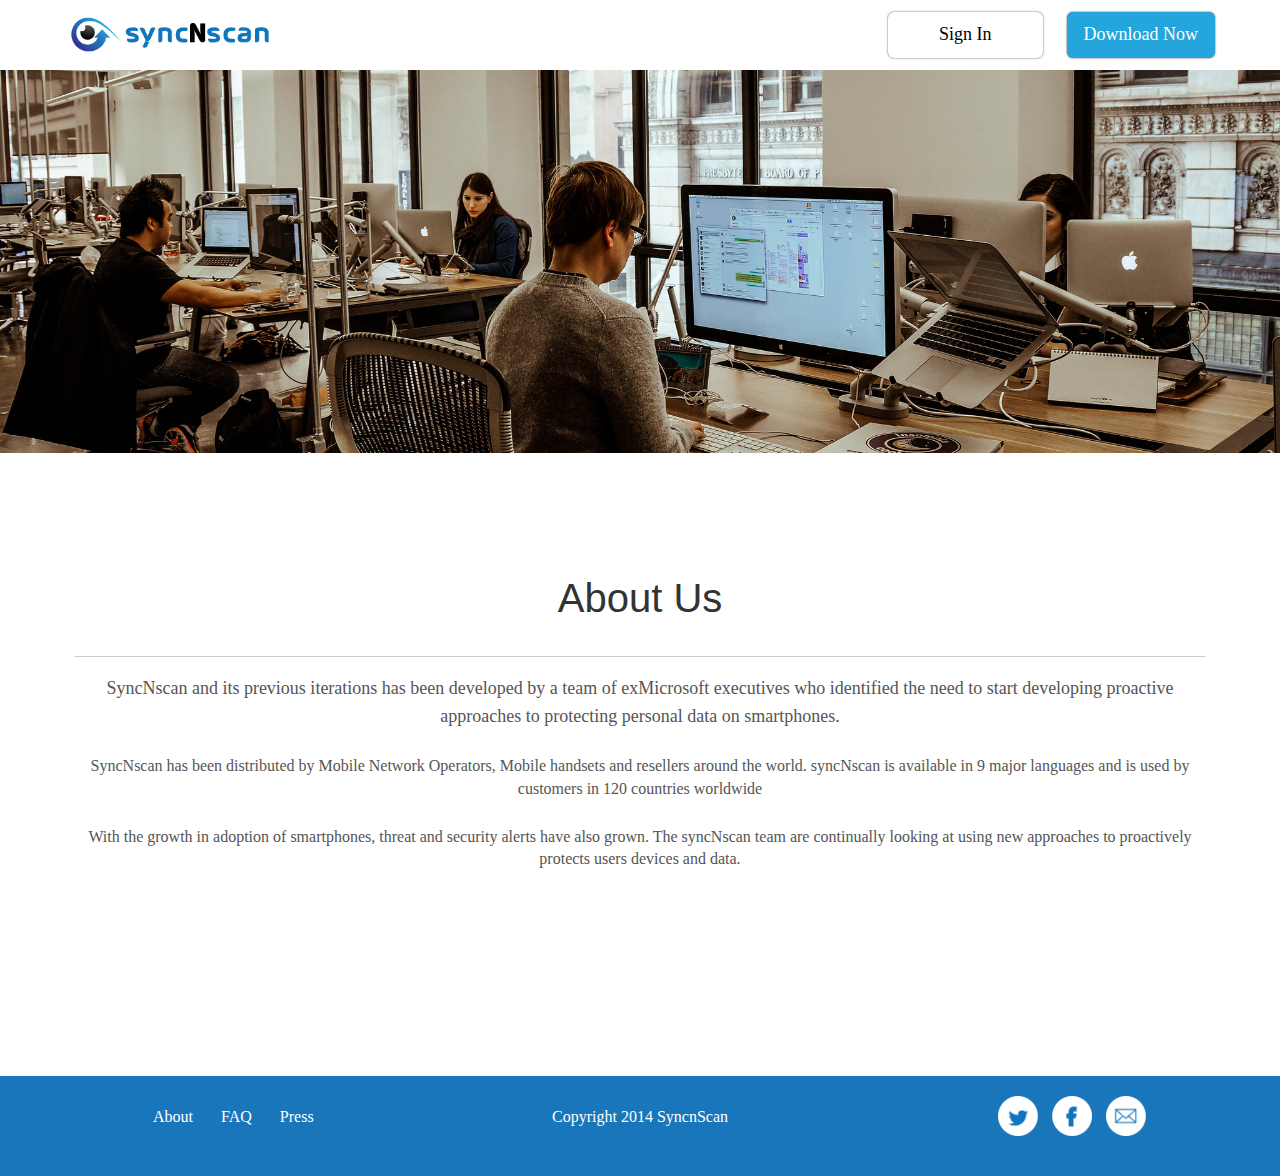
==== commit 41e02a11: "Recent" ====
--- a/about.html
+++ b/about.html
@@ -15,6 +15,7 @@
 
     <!-- Custom styles for this template -->
     <link href="css/main.css" rel="stylesheet">
+    <script src="js/modernizr.custom.35936.js"></script>
 
     <!-- Fonts from Google Fonts -->
    <link href='http://fonts.googleapis.com/css?family=Lato:300,400,900' rel='stylesheet' type='text/css'>
@@ -55,10 +56,7 @@
 <!-- This is the hero section -->
 <div id="aboutwrap">
    <div class="container">
-    
 <p></p>
-
-
    </div><!-- /container -->
 </div><!-- /headerwrap -->
    
@@ -72,10 +70,10 @@
                 <br>
                 <h1 class="about">About Us</h1>
                 <hr>
-                    <p class="about-font">SyncNScan and its previous iterations has been developed by a team of exMicrosoft executives who identified the need to start developing proactive approaches to protecting personal data on smartphones.
-                     
+                    <p class="about-font">SyncNscan and its previous iterations has been developed by a team of exMicrosoft executives who identified the need to start developing proactive approaches to protecting personal data on smartphones.
+                     <p></p>
                     SyncNscan has been distributed by Mobile Network Operators, Mobile handsets and resellers around the world.  syncNscan is available in 9 major languages and is used by customers in 120 countries worldwide
-                     
+                     <p></p>
                     With the growth in adoption of smartphones, threat and security alerts have also grown.  The syncNscan team are continually looking at using new approaches to proactively protects users devices and data.
                     </p>
             </div><!-- /row -->
@@ -91,7 +89,7 @@
         <div class="col-sm-4  copyright">
             Copyright 2014 SyncnScan
         </div> 
-        <div class="col-sm-4 ">
+        <div class="col-sm-4 align-icons">
             <a href="https://www.twitter.com/syncNscan"><img class="footer-icon" src="./img/twitter.png" alt=""></a>
             <a href="https://www.facebook.com/syncNscan"><img class="footer-icon" src="./img/facebook.png" alt=""></a>
             <a href="mailto:support@syncnscan.com"><img class="footer-icon" src="./img/mail-icon.png" alt=""></a>
--- a/css/main.css
+++ b/css/main.css
@@ -79,11 +79,9 @@
 
 .red {
     background: none repeat scroll 0% 0% #000;
-padding-top: 150px;
-padding-bottom: 158px;
-opacity: 0.69;
-border-radius: 6px;
-margin-top: -82px;
+    opacity: 0.69;
+    border-radius: 6px;
+    margin-top: 102px;
 }
 
 .right {
@@ -185,7 +183,7 @@
 
 
 .play-button {
-    margin-bottom: 70px;
+    margin-bottom: 50px;
 }
 
 .feedback {
@@ -196,6 +194,7 @@
     font-style:  italic;
     padding-bottom: 50px;
     background: white;
+    margin-top: 20px;
     font-size: 20px;
 }
 
@@ -250,6 +249,10 @@
     margin-top: 30px;
     color: white;
 
+}
+
+.align-icons {
+  text-align: center;
 }
 
 .footer-icon {
@@ -353,14 +356,14 @@
 
 
 
-#carousel-example-generic .active {
-    background: white;
+#carousel-example-generic >.active {
+    background: blue;
 
 }
 
 .carousel-inner {
     margin-top: 30px;
-    margin-bottom: 30px;
+
     }
 
 .carousel-indicators li {
@@ -621,10 +624,11 @@
 #headerwrap .main-header {
 margin-bottom: 5px;
 color: white;
-font-size: 45px;
+font-size: 65px;
 font-weight: 300;
 letter-spacing: 1px;
 margin-top: 70px;
+font-variant: small-caps;
 }
 
 .rest > h1 {
@@ -726,14 +730,14 @@
 
 /* About Wrap */
 #aboutwrap {
-    background: url('../img/about.jpg') no-repeat center top; 
+    background: url('../img/office.jpg') no-repeat center top; 
     background-color: black;
     margin-top: 3px;
     padding-top: 90px;
 
     background-attachment: relative;
     background-position: center center;
-    min-height: 400px;
+    min-height: 450px;
     width: 100%;
      
     -webkit-background-size: 100%;
@@ -961,7 +965,7 @@
     }
 
     #headerwrap .main-header {
-        font-size: 30px;
+        font-size: 40px;
         margin-top: 12px;
     }
     h6.extra-info {
@@ -972,6 +976,7 @@
     .footer-position {
         margin: 0 auto;
         padding-top: 20px;
+        
     }
 
     .font-size {
@@ -986,8 +991,14 @@
     .right>li{
         font-size: 14px;
         text-align: left;
-
-    }
+    }
+    .right {
+    text-align: left;
+    margin-top: 12px;
+    padding: 0 2px;
+    margin-left: 15px;
+    }
+
     h4 {
         font-size: 20px;
     }
@@ -1011,13 +1022,19 @@
 
 @media (max-width: 763px) {
     footer {
-        height: 140px;
+        height: 170px;
     }
 
     .copyright {
         font-size: 12px;
     }
 
+   .footer-position {
+        margin: 0 auto;
+        padding-top: 20px;
+        margin-left: -40px;
+
+    }
 
 .red{
 padding-top: 396px;
@@ -1039,4 +1056,6 @@
     border-radius: 6px;
     margin-top: -82px;
     }
-}+
+  
+  }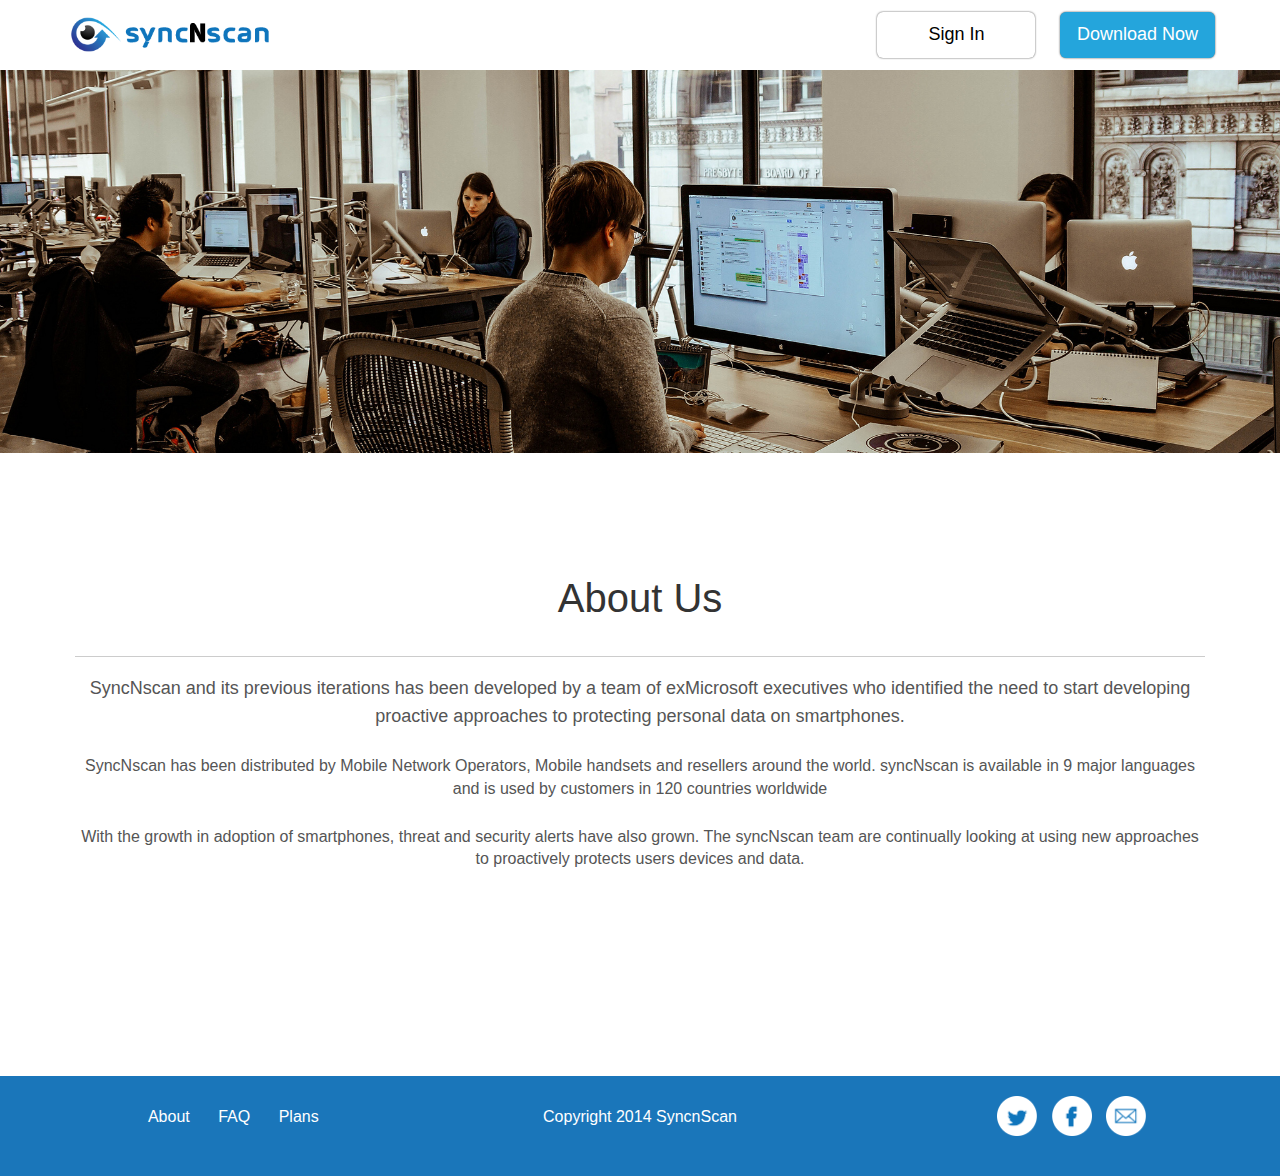
==== commit de960379: "Added Plans page" ====
--- a/about.html
+++ b/about.html
@@ -83,7 +83,7 @@
             <ul class="footer footer-position">
               <li><a href="about.html">About</a></li>
               <li><a href="faq.html">FAQ</a></li>
-              <li><a href="press.html">Press</a></li>
+              <li><a href="plans.html">Plans</a></li>
             </ul>
         </div>
         <div class="col-sm-4  copyright">
--- a/css/main.css
+++ b/css/main.css
@@ -9,12 +9,11 @@
 
 body {
   background-color: #fff;
-    font-family: "Open Sans";
+    font-family: 'Open Sans', sans-serif;
     font-weight: 300;
     font-size: 16px;
     color: #555;
     overflow-x: hidden;
-
     -webkit-font-smoothing: antialiased;
     -webkit-overflow-scrolling: touch;
 }
@@ -82,6 +81,7 @@
     opacity: 0.69;
     border-radius: 6px;
     margin-top: 102px;
+    padding-bottom: 30px;
 }
 
 .right {
@@ -136,6 +136,8 @@
     margin-bottom: 50px;
     margin-top: 50px;
 }
+
+
 .about-seperator {
     height: 1px;
     width: 30%;
@@ -336,7 +338,7 @@
 .icon-photo {
     margin: 0 auto;
     border-radius: 50%;
-    width: 80px;
+    width: 100px;
 
 }
 
@@ -346,31 +348,71 @@
 }
 
 
-.carousel-indicators {
-    color: yellow;
-}
-
-.carousel-indicators>#carousel-example-generic {
-    color: blue;
-}
-
-
-
-#carousel-example-generic >.active {
-    background: blue;
-
-}
-
-.carousel-inner {
-    margin-top: 30px;
-
-    }
-
-.carousel-indicators li {
-    background: #000;
-    color: pink;
-
-}
+
+
+
+
+
+/*-------------------------------*/
+/*      Code snippet by          */
+/*      @maridlcrmn              */
+/*-------------------------------*/
+
+
+section {
+    padding-top: 100px;
+    padding-bottom: 100px;
+}
+
+.quote {
+    color: rgba(0,0,0,.1);
+    text-align: center;
+    margin-bottom: 30px;
+}
+
+
+
+/*-------------------------------
+       Carousel Fade Transition   
+        2nd Carousel
+-------------------------------*/
+
+#fade-quote-carousel.carousel .carousel-inner .item {
+  opacity: 0;
+  -webkit-transition-property: opacity;
+      -ms-transition-property: opacity;
+          transition-property: opacity;
+}
+#fade-quote-carousel.carousel .carousel-inner .active {
+  opacity: 1;
+  -webkit-transition-property: opacity;
+      -ms-transition-property: opacity;
+          transition-property: opacity;
+}
+#fade-quote-carousel.carousel .carousel-indicators {
+  bottom: 10px;
+}
+#fade-quote-carousel.carousel .carousel-indicators > li {
+  background-color: #1A76BA;
+  border: none;
+}
+#fade-quote-carousel blockquote {
+    text-align: center;
+    border: none;
+}
+#fade-quote-carousel .profile-circle {
+    width: 100px;
+    height: 100px;
+    margin: 0 auto;
+    border-radius: 100px;
+}
+
+.carousel {
+  margin-bottom: 40px;
+}
+
+
+
 
 .extra-info {
     color: white;
@@ -572,6 +614,7 @@
     margin: 0 auto;
     z-index: 300;
     background: white;
+    padding-top: 15px;
 }
 
 
@@ -631,6 +674,31 @@
 font-variant: small-caps;
 }
 
+
+/* PlanWrap */
+#planwrap {
+  background: url("../img/plan.png") no-repeat center top; 
+  background-color: black;
+  margin-top: 1px;
+  padding-top: 390px;
+  background-attachment: relative;
+  background-position: center center;
+  min-height: 150px;
+  width: 100%;
+  
+    -webkit-background-size: 100%;
+    -moz-background-size: 100%;
+    -o-background-size: 100%;
+    background-size: 100%;
+
+    -webkit-background-size: cover;
+    -moz-background-size: cover;
+    -o-background-size: cover;
+    background-size: cover;
+}
+
+
+
 .rest > h1 {
     margin-bottom: 35px;
     font-size: 40px;
@@ -638,11 +706,42 @@
 
 .rest {
     width: 100%;
-    height: 350px;
-    padding-top: 40px;
+    height: 500px;
+
     z-index: 200;
     border-bottom: 7px solid #f3f3f3;
+    border-top: 7px solid #f3f3f3;
 } 
+
+.lock  {
+    width: 50px;
+    height: 50px;
+    background: red;
+    margin: 0 auto;
+}
+
+.lockk  {
+    width: 80px;
+    height: 130px;
+    margin: 0 auto;
+    background: url('../img/lock.png') ;
+    background-size: 100% auto;
+    background-repeat: no-repeat;
+    opacity: 0;
+    position: relative;
+}
+
+.lock-circle {
+    background: #24A5DC;
+    width: 200px;
+    height: 200px;
+    border-radius: 60%;
+    z-index:-10;
+    margin: 0 auto;
+    padding-top: 15px;
+    border: 7px solid #f3f3f3;
+    opacity: 0;
+}
 
 .phone-info {
     background: red;
@@ -682,11 +781,8 @@
     right: 0;
     left: 0;
     margin: -42px 20px 0px auto;
-
     z-index: -20;
-
-}
-
+}
 
 #secure {
      width: 340px;
@@ -730,7 +826,7 @@
 
 /* About Wrap */
 #aboutwrap {
-    background: url('../img/office.jpg') no-repeat center top; 
+    background: url('../img/office.png') no-repeat center top; 
     background-color: black;
     margin-top: 3px;
     padding-top: 90px;
@@ -905,6 +1001,24 @@
     height: 20px;
 }
 
+.fit-models {
+  width: 100%;
+  height: auto;
+}
+
+.plan-space {
+  margin: 20px 0;
+  color: black;
+  font-size: 40px;
+}
+
+.plan-ahead {
+  color: white;
+  padding: 40px 0;
+}
+
+
+
 
 /*  1st break from media queries */
 @media (max-width: 995px) {
